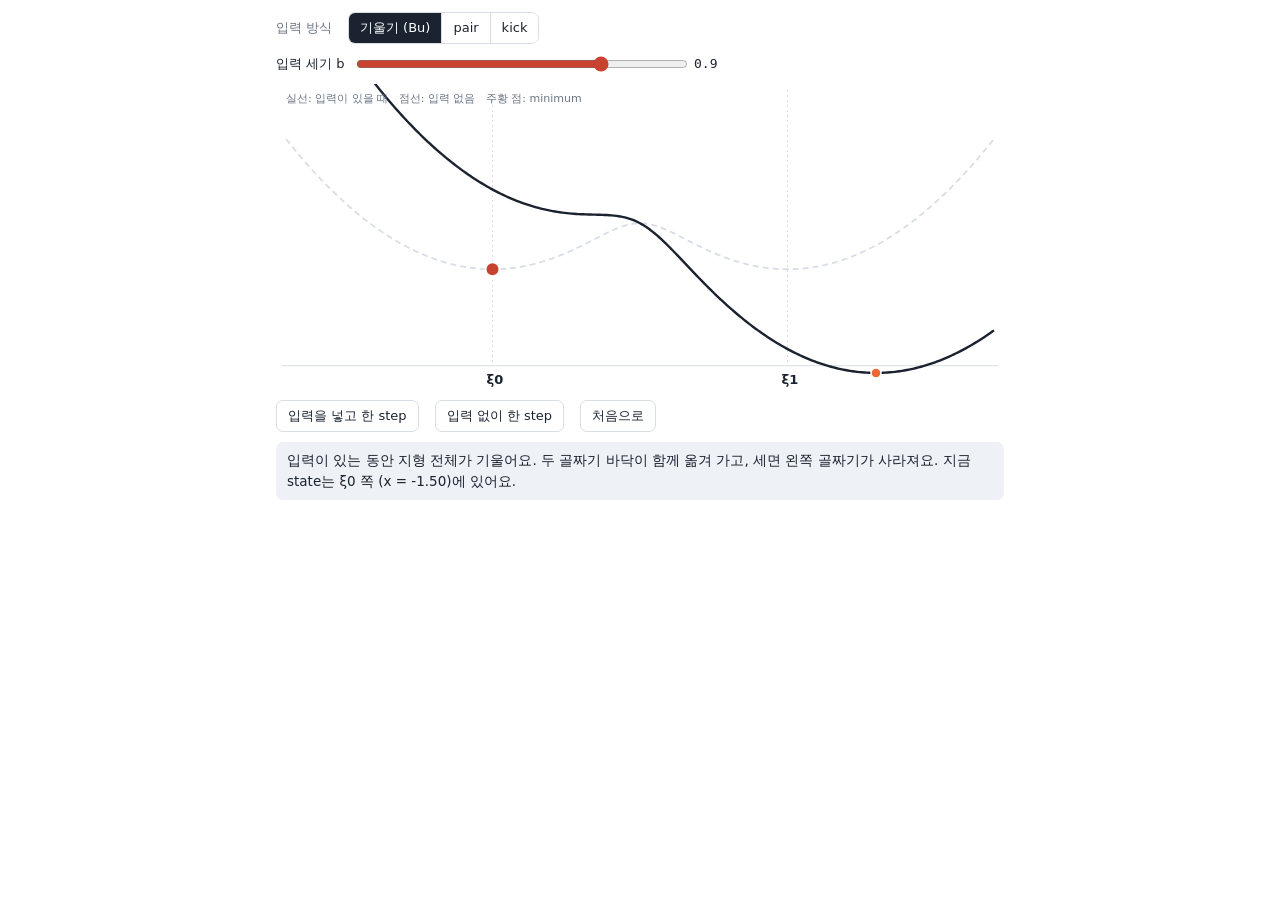
==== fig2_inputs.html @ ba3b9a0b "HRU interactive figures for Notion embeds Three small standalone pages (HRU variants, input forms, k" ====
<!doctype html>
<html lang="ko">
<head>
<meta charset="utf-8">
<meta name="viewport" content="width=device-width, initial-scale=1">
<title>HRU 입력 방식</title>
<link rel="stylesheet" href="common.css">
</head>
<body>
<div class="wrap">
  <div class="row">
    <span class="lbl">입력 방식</span>
    <div class="seg" id="mode" role="group" aria-label="입력 방식"></div>
  </div>
  <div class="slider" style="max-width:460px"><label for="amt" id="amt-l">세기</label><input type="range" id="amt"><span class="mono" id="amt-v"></span></div>
  <canvas id="cv" aria-label="골짜기 두 개의 에너지"></canvas>
  <div class="row">
    <button class="btn" id="go">입력을 넣고 한 step</button>
    <button class="btn" id="rest">입력 없이 한 step</button>
    <button class="btn" id="reset">처음으로</button>
  </div>
  <div class="read" id="say"></div>
</div>
<script src="common.js"></script>
<script>
(function () {
  var XI = [[-1.5, 0], [1.5, 0]], B = 1, PHI = 0.35, BOX = [-3.6, 3.6];
  var MODES = {
    tilt: { n: "기울기 (Bu)", l: "입력 세기 b", min: 0, max: 1.2, step: 0.05, v: 0.9,
            say: "입력이 있는 동안 지형 전체가 기울어요. 두 골짜기 바닥이 함께 옮겨 가고, 세면 왼쪽 골짜기가 사라져요." },
    pair: { n: "pair", l: "왼쪽 골짜기 점수", min: -8, max: 0, step: 0.5, v: -6,
            say: "입력이 골짜기마다 깊이를 따로 정해요. 바닥 위치는 그대로이고, 점수가 낮으면 왼쪽 골짜기가 꺼져요." },
    kick: { n: "kick", l: "미는 거리 k", min: -3, max: 3, step: 0.1, v: 2,
            say: "입력이 state를 한 번 밀고, 지형은 그대로예요. 민 자리에서 가까운 골짜기로 내려가요." }
  };
  var st = { m: "tilt", x: -1.5, trail: [-1.5], on: false };
  function S(on) { return st.m === "pair" && on ? [MODES.pair.v, 0] : [0, 0]; }
  function T(on) { return st.m === "tilt" && on ? [MODES.tilt.v, 0] : [0, 0]; }
  function E(x, on) { return HRU.energy2([x, 0], XI, B, S(on), T(on)); }
  function step(on) {
    var x = st.x;
    if (on && st.m === "kick") x += MODES.kick.v;
    var y = HRU.target2([x, 0], XI, B, S(on))[0] + T(on)[0];
    st.x = y + PHI * (x - y); st.on = on;
    st.trail.push(st.x); if (st.trail.length > 8) st.trail.shift();
    draw();
  }
  function minima(on) {
    var out = [], N = 1200, prev = E(BOX[0], on), cur = E(BOX[0] + 7.2 / N, on);
    for (var i = 2; i <= N; i++) {
      var x = BOX[0] + 7.2 * i / N, nxt = E(x, on);
      if (cur < prev && cur < nxt) out.push(BOX[0] + 7.2 * (i - 1) / N);
      prev = cur; cur = nxt;
    }
    return out;
  }
  function draw() {
    var o = HRU.prep(document.getElementById("cv"), 0.42), c = o.ctx, W = o.W, H = o.H;
    var ink = HRU.css("--ink"), muted = HRU.css("--muted"), line = HRU.css("--line"), acc = HRU.css("--accent"), dc = HRU.css("--d");
    var lo = -1.6, hi = 3.0, X = function (x) { return 10 + (x - BOX[0]) / 7.2 * (W - 20); }, Y = function (e) { return 8 + (hi - e) / (hi - lo) * (H - 34); };
    c.strokeStyle = line; c.lineWidth = 1; c.beginPath(); c.moveTo(6, H - 24); c.lineTo(W - 6, H - 24); c.stroke();
    XI.forEach(function (p, k) {
      c.setLineDash([2, 3]); c.beginPath(); c.moveTo(X(p[0]), 6); c.lineTo(X(p[0]), H - 24); c.stroke(); c.setLineDash([]);
      HRU.text(c, "ξ" + k, X(p[0]) - 6, H - 6, ink, 13, 600);
    });
    function curve(on, color, dash, lw) {
      c.save(); c.strokeStyle = color; c.lineWidth = lw; if (dash) c.setLineDash(dash); c.beginPath();
      for (var i = 0; i <= 300; i++) { var x = BOX[0] + 7.2 * i / 300, y = Y(E(x, on)); if (i) c.lineTo(X(x), y); else c.moveTo(X(x), y); }
      c.stroke(); c.restore();
    }
    var shown = st.m === "kick" ? false : true;
    curve(false, line, [6, 4], 1.8);
    if (shown) curve(true, ink, null, 2.4); else curve(false, ink, null, 2.4);
    minima(shown).forEach(function (x) { HRU.dot(c, X(x), Y(E(x, shown)), 5, dc, HRU.css("--bg"), 1.5); });
    if (st.m === "kick") {
      var k = MODES.kick.v, a = X(st.x), b = X(st.x + k), yy = Y(E(st.x, false)) - 16;
      c.strokeStyle = acc; c.lineWidth = 1.8; c.beginPath(); c.moveTo(a, yy); c.lineTo(b, yy); c.stroke();
      c.beginPath(); c.moveTo(b, yy); c.lineTo(b - 7 * Math.sign(k || 1), yy - 4); c.lineTo(b - 7 * Math.sign(k || 1), yy + 4); c.closePath(); c.fillStyle = acc; c.fill();
      HRU.text(c, "다음 kick", Math.min(a, b), yy - 6, acc, 11);
    }
    st.trail.slice(0, -1).forEach(function (x) { HRU.dot(c, X(x), Y(E(x, shown && st.on)), 3, null, acc, 1.5); });
    HRU.dot(c, X(st.x), Y(E(st.x, shown && st.on)), 7, acc, HRU.css("--bg"), 2);
    HRU.text(c, "실선: 입력이 있을 때   점선: 입력 없음   주황 점: minimum", 10, 18, muted, 11);
    var well = st.x < 0 ? "ξ0" : "ξ1";
    document.getElementById("say").textContent = MODES[st.m].say + " 지금 state는 " + well + " 쪽 (x = " + st.x.toFixed(2) + ")에 있어요.";
  }
  function setMode(m) {
    st.m = m; var md = MODES[m], el = document.getElementById("amt");
    el.min = md.min; el.max = md.max; el.step = md.step; el.value = md.v;
    document.getElementById("amt-l").textContent = md.l; document.getElementById("amt-v").textContent = md.v;
    st.x = -1.5; st.trail = [-1.5]; st.on = false; draw();
  }
  HRU.seg(document.getElementById("mode"), Object.keys(MODES).map(function (k) { return { k: k, n: MODES[k].n }; }), st.m, setMode);
  document.getElementById("amt").addEventListener("input", function (ev) {
    MODES[st.m].v = +ev.target.value; document.getElementById("amt-v").textContent = ev.target.value; draw();
  });
  document.getElementById("go").addEventListener("click", function () { step(true); });
  document.getElementById("rest").addEventListener("click", function () { step(false); });
  document.getElementById("reset").addEventListener("click", function () { setMode(st.m); });
  setMode("tilt"); HRU.onResize(draw);
})();
</script>
</body>
</html>
---- common.css ----
/* Shared look for the small HRU figures embedded in Notion: a quiet surface, one accent per variant. */
:root {
  --bg: #ffffff; --ink: #1b2330; --muted: #6b7685; --line: #d9dee6; --chip: #eef1f5;
  --s: #2a78d6; --d: #eb6834; --o: #1baf7a; --accent: #c8432f; --map-lo: #1f4f8f; --map-hi: #f3f6fa;
  font-family: "Noto Sans KR", "Apple SD Gothic Neo", "Malgun Gothic", system-ui, sans-serif;
}
@media (prefers-color-scheme: dark) {
  :root { --bg: #191919; --ink: #e8ebef; --muted: #9aa4b2; --line: #343b45; --chip: #262b33;
          --s: #3987e5; --d: #d95926; --o: #199e70; --accent: #ff7a5c; --map-lo: #7cb8ff; --map-hi: #1f242b; color-scheme: dark; }
}
* { box-sizing: border-box; }
html, body { margin: 0; background: var(--bg); color: var(--ink); font-size: 14px; line-height: 1.55; }
.wrap { padding: 12px 16px 14px; display: flex; flex-direction: column; gap: 10px; max-width: 760px; margin: 0 auto; }
.row { display: flex; flex-wrap: wrap; gap: 8px 16px; align-items: center; }
.fig { display: grid; grid-template-columns: minmax(0, 1.25fr) minmax(0, 1fr); gap: 14px; align-items: start; }
@media (max-width: 560px) { .fig { grid-template-columns: minmax(0, 1fr); } }
canvas { width: 100%; display: block; border-radius: 6px; }
.seg { display: inline-flex; border: 1px solid var(--line); border-radius: 7px; overflow: hidden; }
.seg button, .btn { font: inherit; font-size: 13px; background: var(--bg); color: var(--ink); border: 0; padding: 5px 11px; cursor: pointer; }
.seg button + button { border-left: 1px solid var(--line); }
.seg button[aria-pressed="true"] { background: var(--ink); color: var(--bg); }
.btn { border: 1px solid var(--line); border-radius: 7px; }
.btn:hover, .seg button:hover { background: var(--chip); }
.seg button[aria-pressed="true"]:hover { background: var(--ink); }
button:focus-visible, input:focus-visible { outline: 2px solid var(--accent); outline-offset: 2px; }
.lbl { font-size: 12.5px; color: var(--muted); }
.mono { font-family: ui-monospace, "SFMono-Regular", Menlo, monospace; }
.slider { display: grid; grid-template-columns: 70px minmax(0, 1fr) 42px; gap: 8px; align-items: center; font-size: 13px; }
.slider input { width: 100%; accent-color: var(--accent); }
.note { font-size: 13px; color: var(--muted); }
.read { font-size: 13.5px; background: var(--chip); border-radius: 7px; padding: 8px 11px; }
.tk { font-family: ui-monospace, Menlo, monospace; font-size: 12px; min-width: 22px; height: 22px; display: inline-grid; place-items: center; border-radius: 5px; background: var(--chip); padding: 0 4px; }
.hist { display: flex; flex-wrap: wrap; gap: 3px; min-height: 22px; }
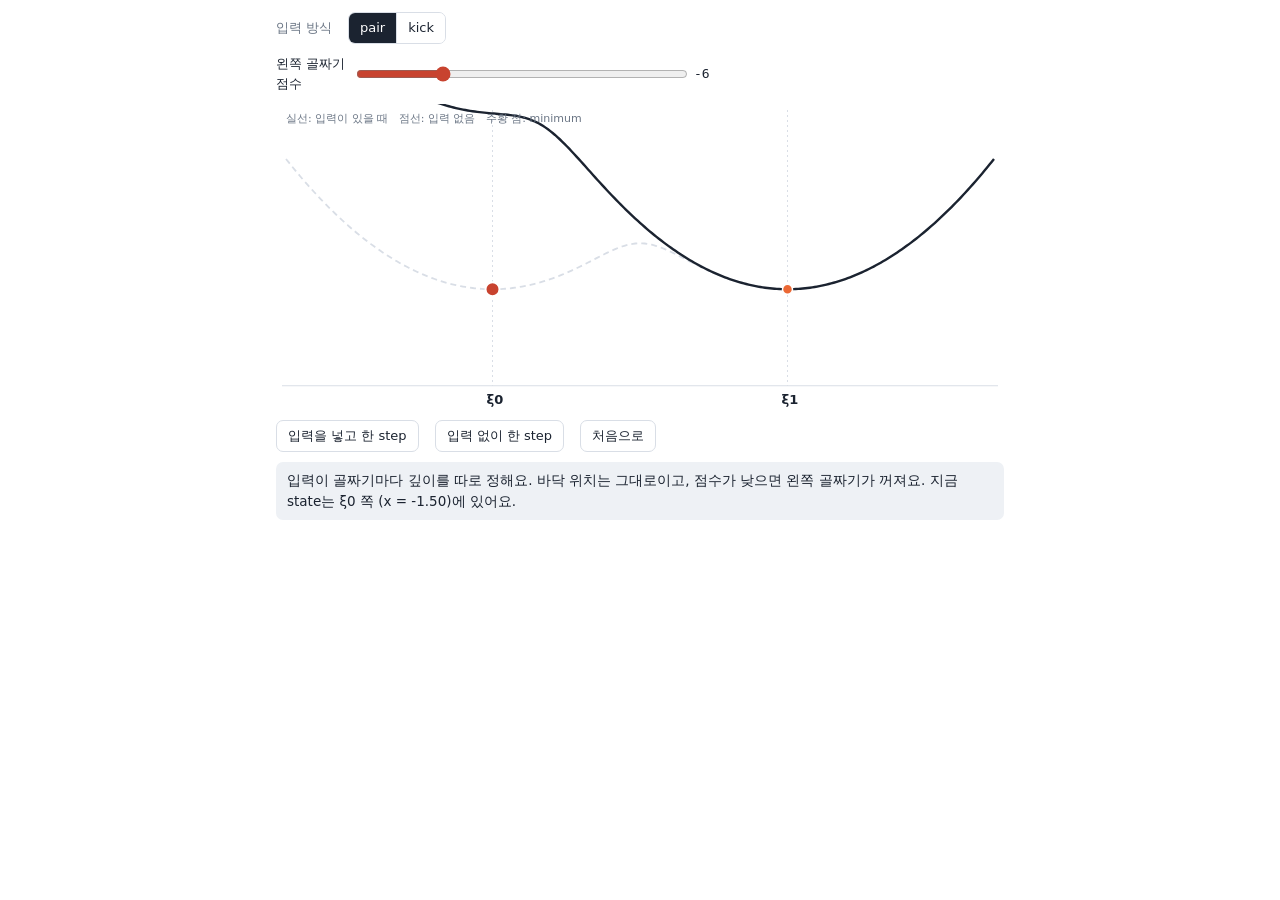
==== commit b67ee804: "fig2: drop the tilt (target Bu) input mode; pair and kick only Co-Authored-By: Claude Opus 5.5 <nore" ====
--- a/fig2_inputs.html
+++ b/fig2_inputs.html
@@ -26,21 +26,18 @@
 (function () {
   var XI = [[-1.5, 0], [1.5, 0]], B = 1, PHI = 0.35, BOX = [-3.6, 3.6];
   var MODES = {
-    tilt: { n: "기울기 (Bu)", l: "입력 세기 b", min: 0, max: 1.2, step: 0.05, v: 0.9,
-            say: "입력이 있는 동안 지형 전체가 기울어요. 두 골짜기 바닥이 함께 옮겨 가고, 세면 왼쪽 골짜기가 사라져요." },
     pair: { n: "pair", l: "왼쪽 골짜기 점수", min: -8, max: 0, step: 0.5, v: -6,
             say: "입력이 골짜기마다 깊이를 따로 정해요. 바닥 위치는 그대로이고, 점수가 낮으면 왼쪽 골짜기가 꺼져요." },
     kick: { n: "kick", l: "미는 거리 k", min: -3, max: 3, step: 0.1, v: 2,
             say: "입력이 state를 한 번 밀고, 지형은 그대로예요. 민 자리에서 가까운 골짜기로 내려가요." }
   };
-  var st = { m: "tilt", x: -1.5, trail: [-1.5], on: false };
+  var st = { m: "pair", x: -1.5, trail: [-1.5], on: false };
   function S(on) { return st.m === "pair" && on ? [MODES.pair.v, 0] : [0, 0]; }
-  function T(on) { return st.m === "tilt" && on ? [MODES.tilt.v, 0] : [0, 0]; }
-  function E(x, on) { return HRU.energy2([x, 0], XI, B, S(on), T(on)); }
+  function E(x, on) { return HRU.energy2([x, 0], XI, B, S(on)); }
   function step(on) {
     var x = st.x;
     if (on && st.m === "kick") x += MODES.kick.v;
-    var y = HRU.target2([x, 0], XI, B, S(on))[0] + T(on)[0];
+    var y = HRU.target2([x, 0], XI, B, S(on))[0];
     st.x = y + PHI * (x - y); st.on = on;
     st.trail.push(st.x); if (st.trail.length > 8) st.trail.shift();
     draw();
@@ -97,7 +94,7 @@
   document.getElementById("go").addEventListener("click", function () { step(true); });
   document.getElementById("rest").addEventListener("click", function () { step(false); });
   document.getElementById("reset").addEventListener("click", function () { setMode(st.m); });
-  setMode("tilt"); HRU.onResize(draw);
+  setMode("pair"); HRU.onResize(draw);
 })();
 </script>
 </body>
